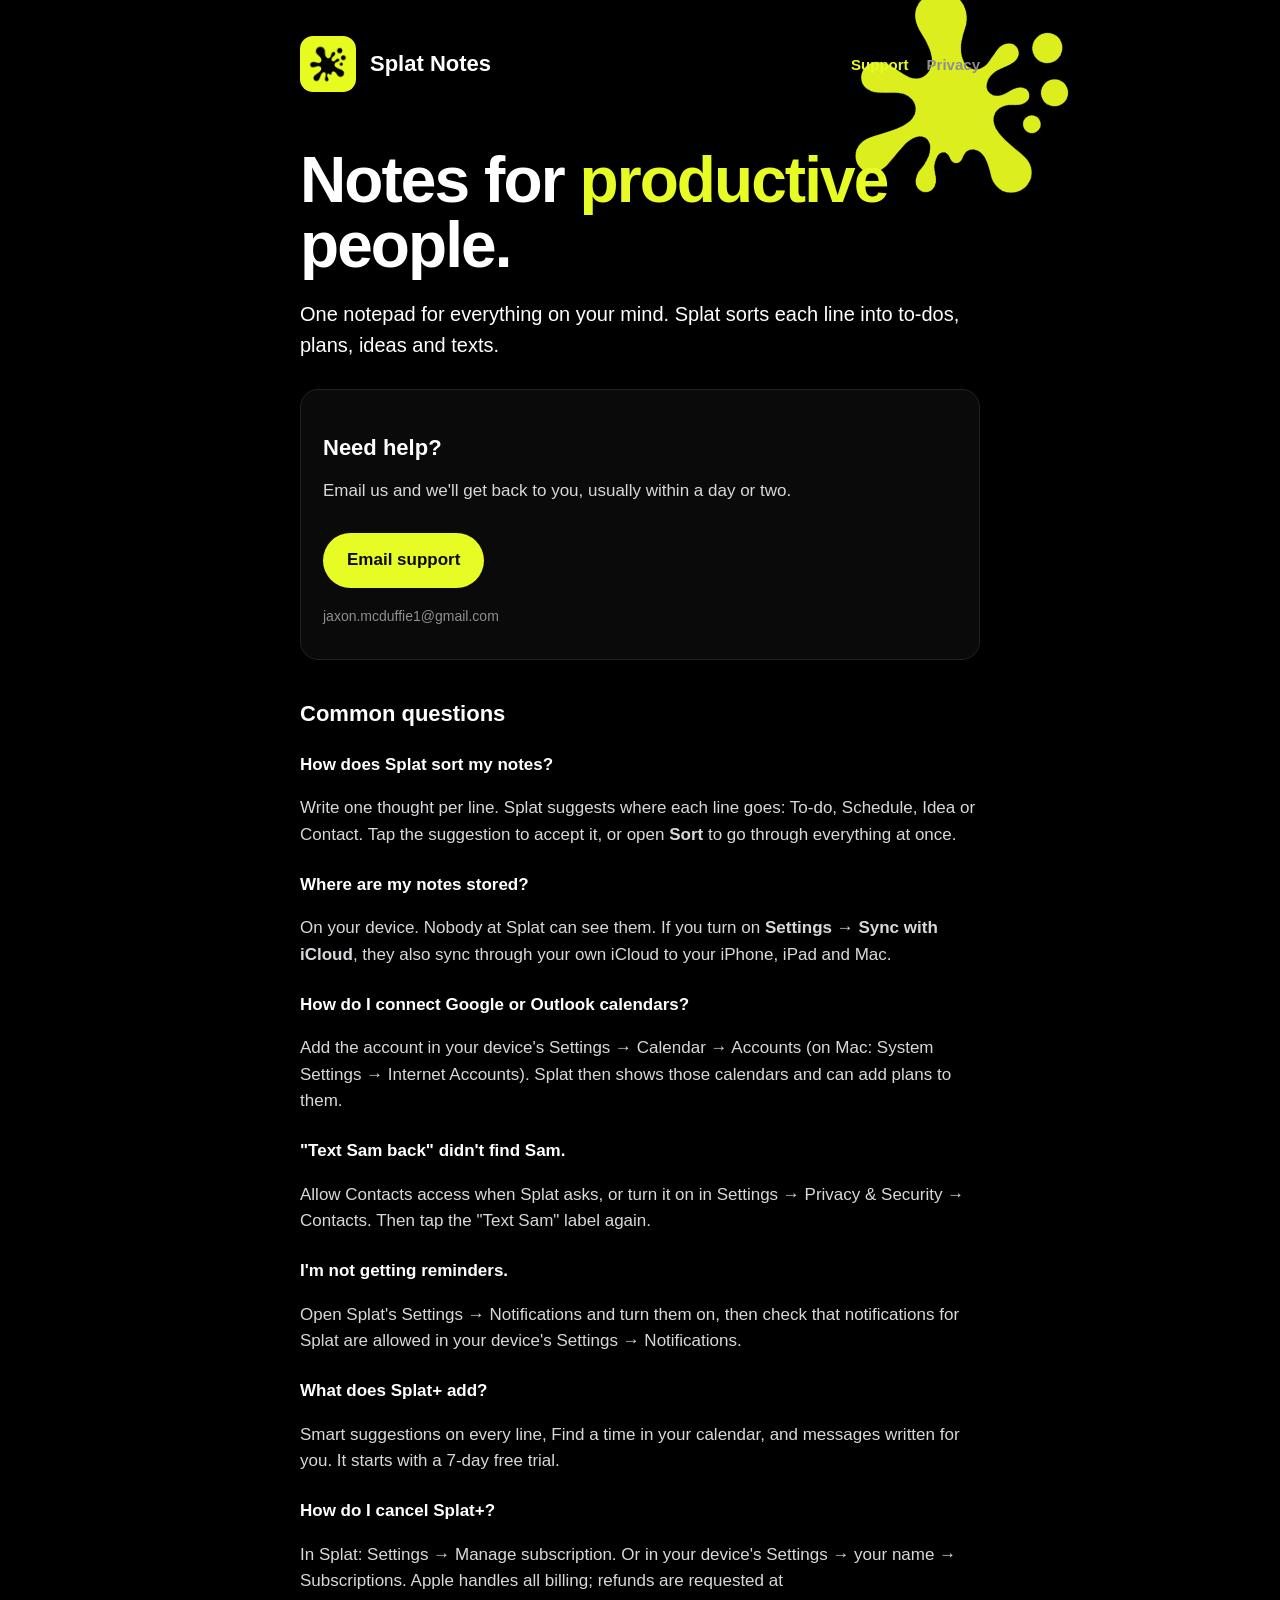
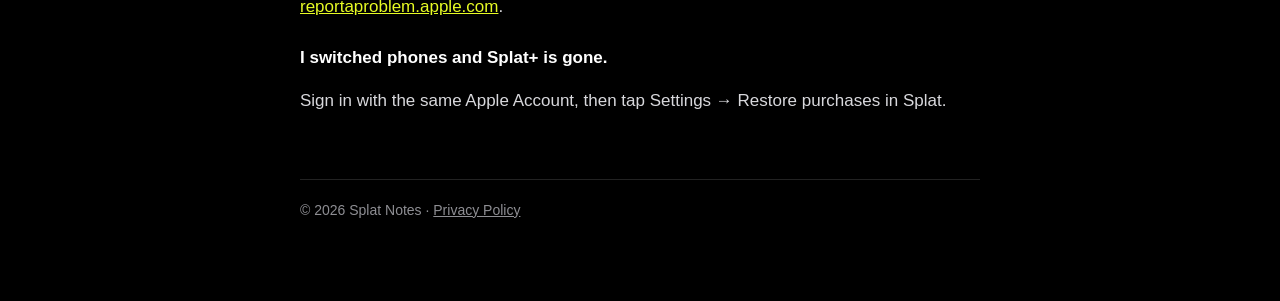
==== index.html @ dbfe761c "Splat Notes support and privacy pages Co-Authored-By: Claude Opus 5.5 <noreply@anthropic.com>" ====
<!doctype html>
<html lang="en">
<head>
<meta charset="utf-8">
<meta name="viewport" content="width=device-width, initial-scale=1">
<title>Splat Notes Support</title>
<meta name="description" content="Help and support for Splat Notes, notes for productive people.">
<link rel="icon" href="icon.png">
<link rel="apple-touch-icon" href="apple-touch-icon.png">
<link rel="stylesheet" href="style.css">
</head>
<body>
<div class="wrap">
  <img class="splat" src="splat.png" alt="">
  <header>
    <img src="icon.png" alt="Splat Notes icon">
    <a href="./">Splat Notes</a>
    <nav><a class="on" href="./">Support</a><a href="privacy.html">Privacy</a></nav>
  </header>

  <h1>Notes for <em>productive</em> people.</h1>
  <p class="lead">One notepad for everything on your mind. Splat sorts each line into to-dos, plans, ideas and texts.</p>

  <div class="card">
    <h2>Need help?</h2>
    <p>Email us and we'll get back to you, usually within a day or two.</p>
    <a class="button" href="mailto:jaxon.mcduffie1@gmail.com?subject=Splat%20Notes%20support">Email support</a>
    <p class="small">jaxon.mcduffie1@gmail.com</p>
  </div>

  <h2>Common questions</h2>

  <h3>How does Splat sort my notes?</h3>
  <p>Write one thought per line. Splat suggests where each line goes: To-do, Schedule, Idea or Contact. Tap the suggestion to accept it, or open <strong>Sort</strong> to go through everything at once.</p>

  <h3>Where are my notes stored?</h3>
  <p>On your device. Nobody at Splat can see them. If you turn on <strong>Settings → Sync with iCloud</strong>, they also sync through your own iCloud to your iPhone, iPad and Mac.</p>

  <h3>How do I connect Google or Outlook calendars?</h3>
  <p>Add the account in your device's Settings → Calendar → Accounts (on Mac: System Settings → Internet Accounts). Splat then shows those calendars and can add plans to them.</p>

  <h3>"Text Sam back" didn't find Sam.</h3>
  <p>Allow Contacts access when Splat asks, or turn it on in Settings → Privacy &amp; Security → Contacts. Then tap the "Text Sam" label again.</p>

  <h3>I'm not getting reminders.</h3>
  <p>Open Splat's Settings → Notifications and turn them on, then check that notifications for Splat are allowed in your device's Settings → Notifications.</p>

  <h3>What does Splat+ add?</h3>
  <p>Smart suggestions on every line, Find a time in your calendar, and messages written for you. It starts with a 7-day free trial.</p>

  <h3>How do I cancel Splat+?</h3>
  <p>In Splat: Settings → Manage subscription. Or in your device's Settings → your name → Subscriptions. Apple handles all billing; refunds are requested at <a href="https://reportaproblem.apple.com">reportaproblem.apple.com</a>.</p>

  <h3>I switched phones and Splat+ is gone.</h3>
  <p>Sign in with the same Apple Account, then tap Settings → Restore purchases in Splat.</p>

  <footer>© 2026 Splat Notes · <a href="privacy.html">Privacy Policy</a></footer>
</div>
</body>
</html>
---- style.css ----
:root { --neon: #E7FB24; --ink: #0B0B04; --bg: #000; --text: #fff; --muted: #8E8E93; --line: #222; }
* { box-sizing: border-box; }
html { background: var(--bg); }
body {
  margin: 0; color: var(--text); background: var(--bg);
  font: 17px/1.55 -apple-system, BlinkMacSystemFont, "SF Pro Text", "Helvetica Neue", Arial, sans-serif;
  -webkit-font-smoothing: antialiased; overflow-x: hidden;
}
.wrap { max-width: 720px; margin: 0 auto; padding: 0 20px 80px; position: relative; }
.splat { position: absolute; width: 320px; right: -120px; top: -60px; opacity: .95; pointer-events: none; transform: rotate(18deg); z-index: 0; }
header { display: flex; align-items: center; gap: 14px; padding: 36px 0 8px; position: relative; z-index: 1; }
header img { width: 56px; height: 56px; border-radius: 13px; }
header a { color: var(--text); text-decoration: none; font: 800 22px/1 ui-rounded, -apple-system, sans-serif; }
nav { margin-left: auto; display: flex; gap: 18px; }
nav a { font: 600 15px/1 -apple-system, sans-serif; color: var(--muted); }
nav a.on, nav a:hover { color: var(--neon); }
h1 { font: 900 clamp(40px, 9vw, 64px)/1.02 ui-rounded, -apple-system, sans-serif; letter-spacing: -0.03em; margin: 48px 0 16px; position: relative; z-index: 1; }
h1 em { font-style: normal; color: var(--neon); }
h2 { font: 800 22px/1.25 ui-rounded, -apple-system, sans-serif; margin: 40px 0 8px; }
h3 { font-size: 17px; margin: 24px 0 4px; }
p, li { color: #d8d8dc; }
.lead { font-size: 20px; color: var(--text); position: relative; z-index: 1; }
a { color: var(--neon); }
ul { padding-left: 22px; }
.button {
  display: inline-block; margin: 12px 0 4px; padding: 14px 24px; border-radius: 999px;
  background: var(--neon); color: var(--ink); font-weight: 700; text-decoration: none;
}
.card { border: 1px solid var(--line); border-radius: 18px; padding: 4px 22px 18px; margin-top: 28px; background: #0a0a0a; }
.small { color: var(--muted); font-size: 14px; }
footer { margin-top: 64px; padding-top: 20px; border-top: 1px solid var(--line); color: var(--muted); font-size: 14px; }
footer a { color: var(--muted); }
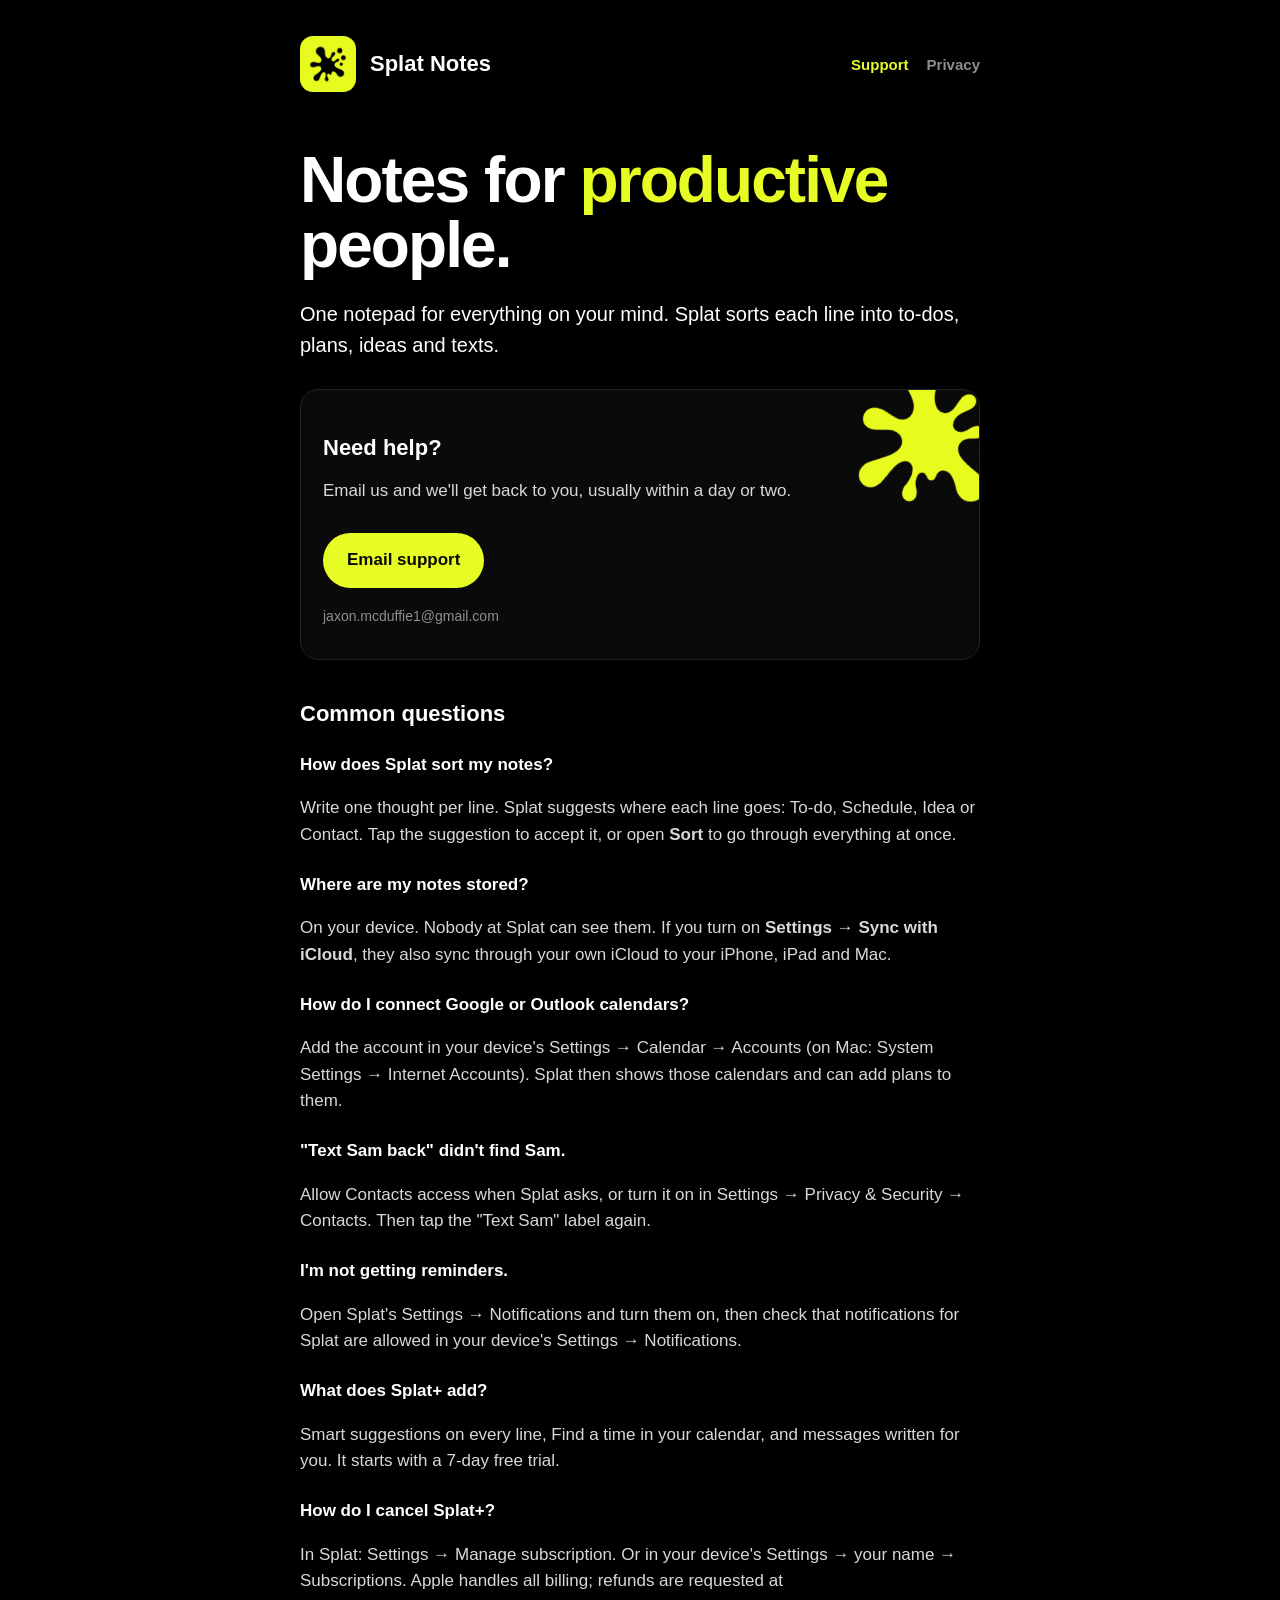
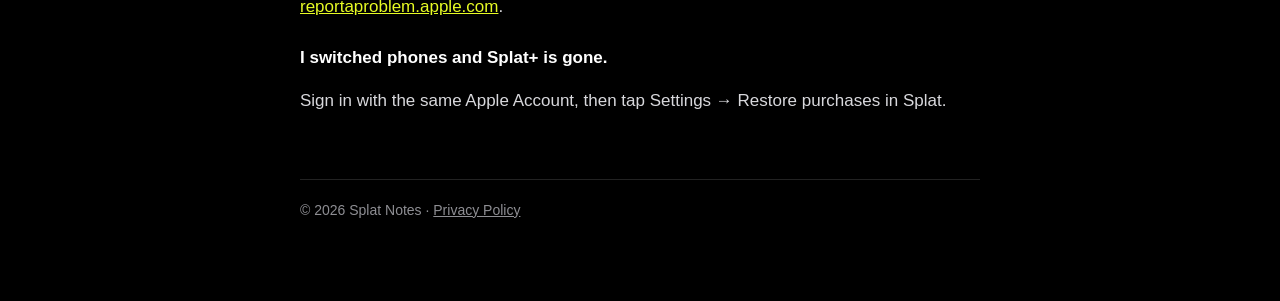
==== commit 7c6d54ad: "Move the splat off the navigation Co-Authored-By: Claude Opus 5.5 <noreply@anthropic.com>" ====
--- a/index.html
+++ b/index.html
@@ -11,7 +11,6 @@
 </head>
 <body>
 <div class="wrap">
-  <img class="splat" src="splat.png" alt="">
   <header>
     <img src="icon.png" alt="Splat Notes icon">
     <a href="./">Splat Notes</a>
@@ -22,6 +21,7 @@
   <p class="lead">One notepad for everything on your mind. Splat sorts each line into to-dos, plans, ideas and texts.</p>
 
   <div class="card">
+    <img class="splat" src="splat.png" alt="">
     <h2>Need help?</h2>
     <p>Email us and we'll get back to you, usually within a day or two.</p>
     <a class="button" href="mailto:jaxon.mcduffie1@gmail.com?subject=Splat%20Notes%20support">Email support</a>
--- a/style.css
+++ b/style.css
@@ -7,7 +7,7 @@
   -webkit-font-smoothing: antialiased; overflow-x: hidden;
 }
 .wrap { max-width: 720px; margin: 0 auto; padding: 0 20px 80px; position: relative; }
-.splat { position: absolute; width: 320px; right: -120px; top: -60px; opacity: .95; pointer-events: none; transform: rotate(18deg); z-index: 0; }
+.splat { position: absolute; width: 230px; right: -70px; top: -70px; pointer-events: none; transform: rotate(18deg); }
 header { display: flex; align-items: center; gap: 14px; padding: 36px 0 8px; position: relative; z-index: 1; }
 header img { width: 56px; height: 56px; border-radius: 13px; }
 header a { color: var(--text); text-decoration: none; font: 800 22px/1 ui-rounded, -apple-system, sans-serif; }
@@ -26,7 +26,8 @@
   display: inline-block; margin: 12px 0 4px; padding: 14px 24px; border-radius: 999px;
   background: var(--neon); color: var(--ink); font-weight: 700; text-decoration: none;
 }
-.card { border: 1px solid var(--line); border-radius: 18px; padding: 4px 22px 18px; margin-top: 28px; background: #0a0a0a; }
+.card { position: relative; overflow: hidden; border: 1px solid var(--line); border-radius: 18px; padding: 4px 150px 18px 22px; margin-top: 28px; background: #0a0a0a; }
+@media (max-width: 520px) { .card { padding-right: 22px; } .splat { width: 150px; right: -60px; top: -60px; } }
 .small { color: var(--muted); font-size: 14px; }
 footer { margin-top: 64px; padding-top: 20px; border-top: 1px solid var(--line); color: var(--muted); font-size: 14px; }
 footer a { color: var(--muted); }
